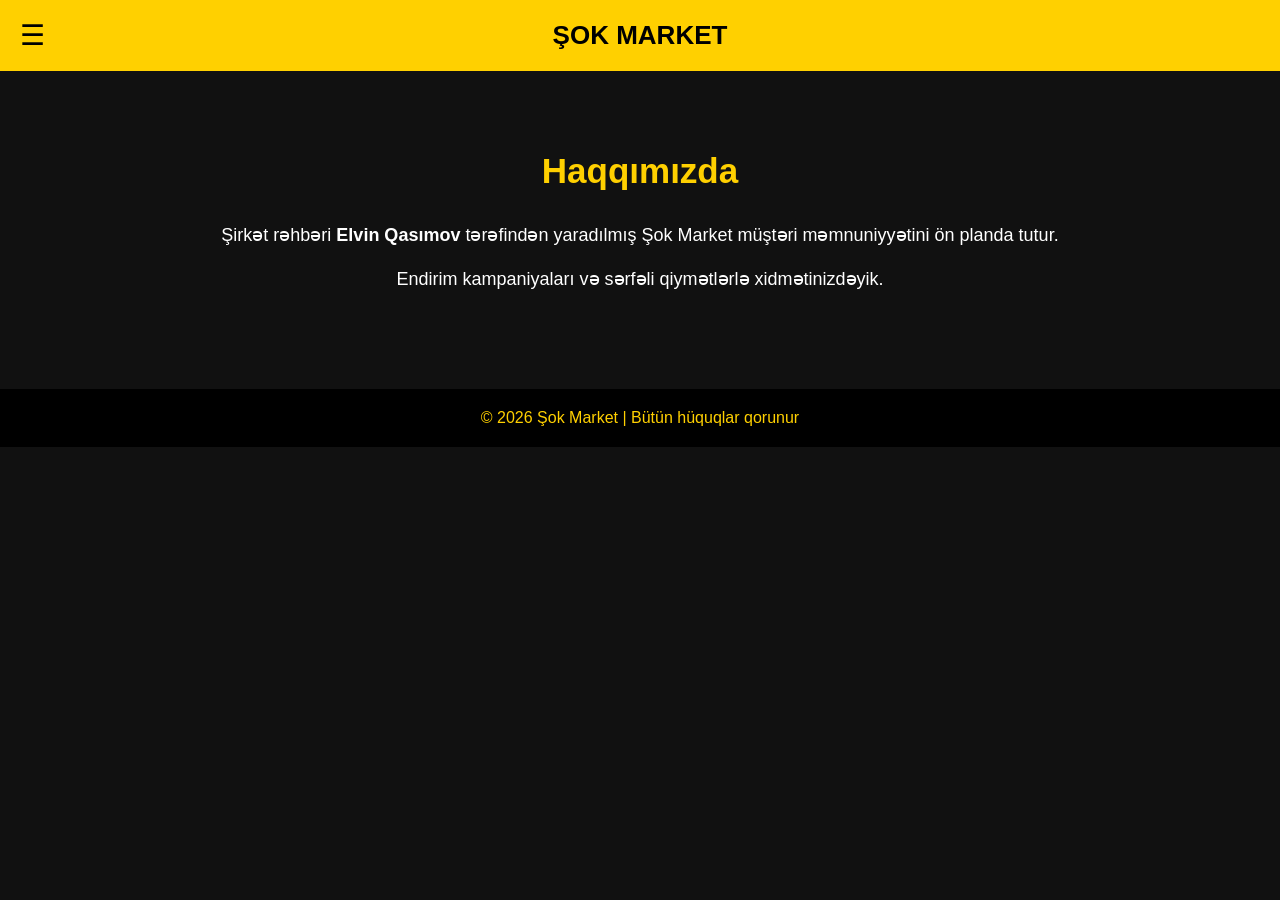
==== about.html @ 537ba239 "about.html" ====
<!DOCTYPE html>
<html lang="az">
<head>
<meta charset="UTF-8">
<meta name="viewport" content="width=device-width, initial-scale=1.0">
<title>Haqqımızda - Şok Market</title>

<style>
*{
  margin:0;
  padding:0;
  box-sizing:border-box;
  font-family:Arial,sans-serif;
}

body{
  background:#111;
  color:white;
  overflow-x:hidden;
}

/* HEADER */
header{
  background:#ffd000;
  padding:20px;
  display:flex;
  align-items:center;
  justify-content:center;
  position:relative;
}

.menu-btn{
  font-size:28px;
  cursor:pointer;
  color:black;
  position:absolute;
  left:20px;
}

.logo{
  font-size:26px;
  font-weight:bold;
  color:black;
}

/* SIDEBAR */
.sidebar{
  position:fixed;
  top:0;
  left:-260px;
  width:260px;
  height:100%;
  background:#1a1a1a;
  padding-top:80px;
  transition:0.4s;
  z-index:2000;
}

.sidebar.active{
  left:0;
}

.sidebar a{
  display:block;
  padding:18px 25px;
  color:#ffd000;
  text-decoration:none;
  font-size:18px;
}

.sidebar a:hover{
  background:#ffd000;
  color:black;
}

/* OVERLAY */
.overlay{
  position:fixed;
  top:0;
  left:0;
  width:100%;
  height:100%;
  background:rgba(0,0,0,0.6);
  display:none;
  z-index:1500;
}

.overlay.active{
  display:block;
}

/* ABOUT */
.about{
  padding:80px 5%;
  text-align:center;
}

.about h2{
  font-size:35px;
  margin-bottom:30px;
  color:#ffd000;
}

.about p{
  font-size:18px;
  line-height:1.6;
  margin-bottom:15px;
}

/* FOOTER */
footer{
  background:black;
  color:#ffd000;
  text-align:center;
  padding:20px;
}

/* MOBİL */
@media(max-width:768px){
  .about h2{font-size:28px;}
  .about p{font-size:16px;}
}
</style>
</head>
<body>

<!-- SIDEBAR -->
<div class="sidebar" id="sidebar">
  <a href="index.html">Ana səhifə</a>
  <a href="products.html">Endirimlər</a>
  <a href="stores.html">Mağazalar</a>
</div>

<div class="overlay" id="overlay"></div>

<header>
  <div class="menu-btn" id="menuBtn">☰</div>
  <div class="logo">ŞOK MARKET</div>
</header>

<section class="about">
  <h2>Haqqımızda</h2>
  <p>
    Şirkət rəhbəri <strong>Elvin Qasımov</strong> tərəfindən yaradılmış
    Şok Market müştəri məmnuniyyətini ön planda tutur.
  </p>
  <p>
    Endirim kampaniyaları və sərfəli qiymətlərlə xidmətinizdəyik.
  </p>
</section>

<footer>
  © 2026 Şok Market | Bütün hüquqlar qorunur
</footer>

<script>
const menuBtn = document.getElementById("menuBtn");
const sidebar = document.getElementById("sidebar");
const overlay = document.getElementById("overlay");

menuBtn.addEventListener("click", function(){
  sidebar.classList.toggle("active");
  overlay.classList.toggle("active");
});

overlay.addEventListener("click", function(){
  sidebar.classList.remove("active");
  overlay.classList.remove("active");
});
</script>

</body>
</html>
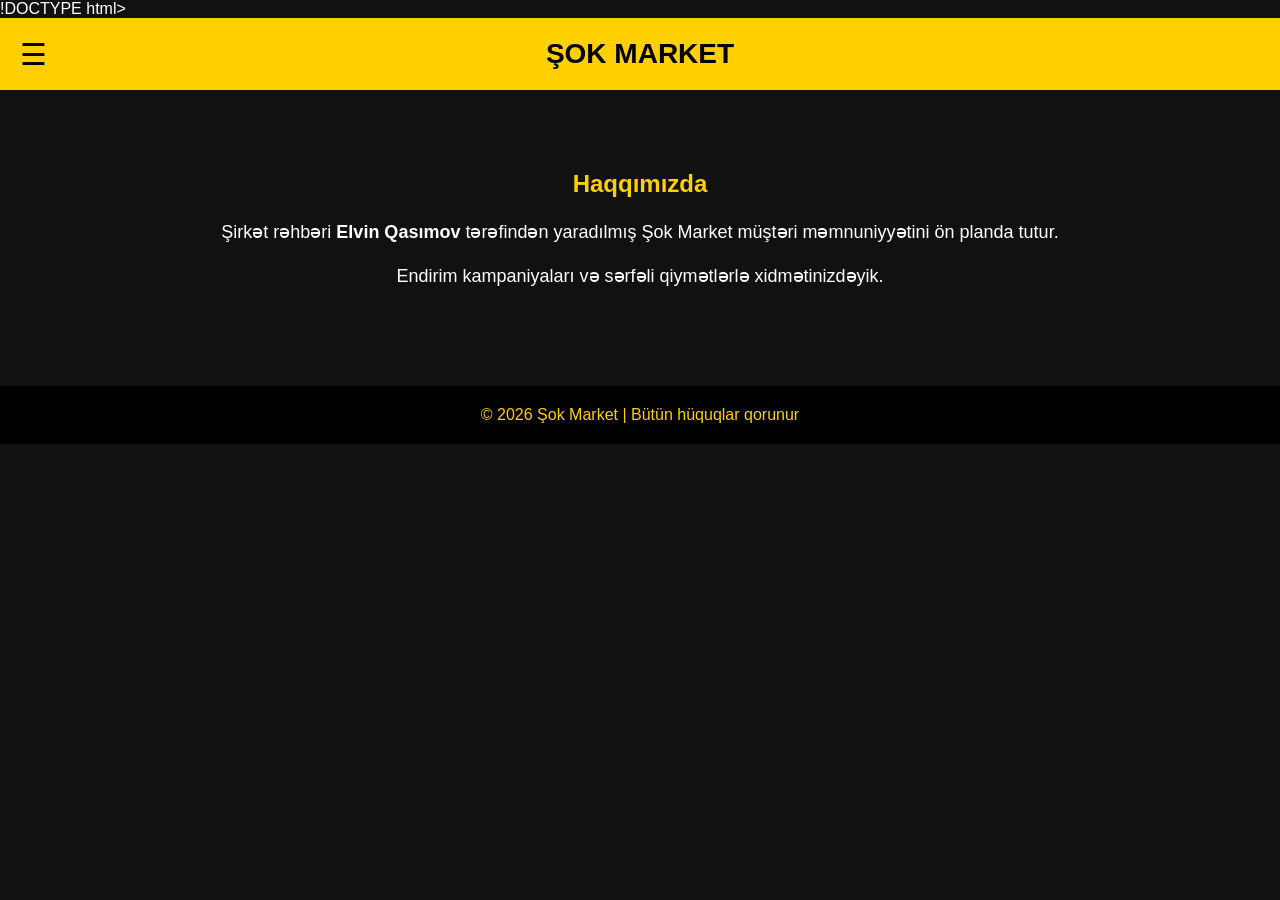
==== commit 327ddea1: "Dəyişikliklər: qəşəng dizayn, menu soldan açılır" ====
--- a/about.html
+++ b/about.html
@@ -1,136 +1,18 @@
-<!DOCTYPE html>
+!DOCTYPE html>
 <html lang="az">
 <head>
 <meta charset="UTF-8">
 <meta name="viewport" content="width=device-width, initial-scale=1.0">
-<title>Haqqımızda - Şok Market</title>
-
-<style>
-*{
-  margin:0;
-  padding:0;
-  box-sizing:border-box;
-  font-family:Arial,sans-serif;
-}
-
-body{
-  background:#111;
-  color:white;
-  overflow-x:hidden;
-}
-
-/* HEADER */
-header{
-  background:#ffd000;
-  padding:20px;
-  display:flex;
-  align-items:center;
-  justify-content:center;
-  position:relative;
-}
-
-.menu-btn{
-  font-size:28px;
-  cursor:pointer;
-  color:black;
-  position:absolute;
-  left:20px;
-}
-
-.logo{
-  font-size:26px;
-  font-weight:bold;
-  color:black;
-}
-
-/* SIDEBAR */
-.sidebar{
-  position:fixed;
-  top:0;
-  left:-260px;
-  width:260px;
-  height:100%;
-  background:#1a1a1a;
-  padding-top:80px;
-  transition:0.4s;
-  z-index:2000;
-}
-
-.sidebar.active{
-  left:0;
-}
-
-.sidebar a{
-  display:block;
-  padding:18px 25px;
-  color:#ffd000;
-  text-decoration:none;
-  font-size:18px;
-}
-
-.sidebar a:hover{
-  background:#ffd000;
-  color:black;
-}
-
-/* OVERLAY */
-.overlay{
-  position:fixed;
-  top:0;
-  left:0;
-  width:100%;
-  height:100%;
-  background:rgba(0,0,0,0.6);
-  display:none;
-  z-index:1500;
-}
-
-.overlay.active{
-  display:block;
-}
-
-/* ABOUT */
-.about{
-  padding:80px 5%;
-  text-align:center;
-}
-
-.about h2{
-  font-size:35px;
-  margin-bottom:30px;
-  color:#ffd000;
-}
-
-.about p{
-  font-size:18px;
-  line-height:1.6;
-  margin-bottom:15px;
-}
-
-/* FOOTER */
-footer{
-  background:black;
-  color:#ffd000;
-  text-align:center;
-  padding:20px;
-}
-
-/* MOBİL */
-@media(max-width:768px){
-  .about h2{font-size:28px;}
-  .about p{font-size:16px;}
-}
-</style>
+<title>Haqqımızda - ŞOK Market</title>
+<link rel="stylesheet" href="style.css">
 </head>
 <body>
 
-<!-- SIDEBAR -->
 <div class="sidebar" id="sidebar">
   <a href="index.html">Ana səhifə</a>
   <a href="products.html">Endirimlər</a>
   <a href="stores.html">Mağazalar</a>
 </div>
-
 <div class="overlay" id="overlay"></div>
 
 <header>
@@ -138,7 +20,7 @@
   <div class="logo">ŞOK MARKET</div>
 </header>
 
-<section class="about">
+<section>
   <h2>Haqqımızda</h2>
   <p>
     Şirkət rəhbəri <strong>Elvin Qasımov</strong> tərəfindən yaradılmış
@@ -158,12 +40,11 @@
 const sidebar = document.getElementById("sidebar");
 const overlay = document.getElementById("overlay");
 
-menuBtn.addEventListener("click", function(){
-  sidebar.classList.toggle("active");
-  overlay.classList.toggle("active");
+menuBtn.addEventListener("click", ()=>{
+  sidebar.classList.add("active");
+  overlay.classList.add("active");
 });
-
-overlay.addEventListener("click", function(){
+overlay.addEventListener("click", ()=>{
   sidebar.classList.remove("active");
   overlay.classList.remove("active");
 });
--- a/style.css
+++ b/style.css
@@ -0,0 +1,231 @@
+/* ====== RESET & FON ====== */
+*{
+    margin:0;
+    padding:0;
+    box-sizing:border-box;
+    font-family:Arial, sans-serif;
+}
+
+body{
+    background:#111;
+    color:white;
+    overflow-x:hidden;
+}
+
+/* ====== HEADER ====== */
+header{
+    display:flex;
+    justify-content:center; /* logo ortada */
+    align-items:center;
+    padding:20px 5%;
+    position:relative;
+    background:#ffd000;
+}
+
+.logo{
+    font-size:28px;
+    font-weight:bold;
+    color:black;
+}
+
+/* ====== MENU BUTTON ====== */
+.menu-btn{
+    position:absolute;
+    left:20px;
+    top:50%;
+    transform:translateY(-50%);
+    font-size:30px;
+    cursor:pointer;
+    color:black;
+}
+
+/* ====== SIDEBAR ====== */
+.sidebar{
+    position:fixed;
+    top:0;
+    left:0;
+    width:260px;
+    height:100%;
+    background:#1a1a1a;
+    padding-top:80px;
+    transform:translateX(-100%);
+    transition:0.4s ease;
+    z-index:2000;
+}
+
+.sidebar.active{
+    transform:translateX(0);
+}
+
+.sidebar a{
+    display:block;
+    padding:18px 25px;
+    color:#ffd000;
+    text-decoration:none;
+    font-size:18px;
+    transition:0.3s;
+}
+
+.sidebar a:hover{
+    background:#ffd000;
+    color:black;
+}
+
+/* ====== OVERLAY ====== */
+.overlay{
+    position:fixed;
+    top:0;
+    left:0;
+    width:100%;
+    height:100%;
+    background:rgba(0,0,0,0.6);
+    opacity:0;
+    visibility:hidden;
+    transition:0.3s;
+    z-index:1500;
+}
+
+.overlay.active{
+    opacity:1;
+    visibility:visible;
+}
+
+/* ====== HERO / ABOUT / PRODUCTS / STORES ====== */
+section{
+    padding:80px 5%;
+    text-align:center;
+}
+
+h1,h2{
+    color:#ffd000;
+    margin-bottom:20px;
+}
+
+p{
+    font-size:18px;
+    line-height:1.6;
+    margin-bottom:15px;
+}
+
+/* ====== HERO ====== */
+.hero{
+    height:90vh;
+    background:linear-gradient(rgba(0,0,0,0.6),rgba(0,0,0,0.6)),
+    url('https://images.unsplash.com/photo-1604719312566-8912e9227c6a');
+    background-size:cover;
+    background-position:center;
+    display:flex;
+    justify-content:center;
+    align-items:center;
+    text-align:center;
+    padding:20px;
+}
+
+.hero h1{
+    font-size:55px;
+    margin-bottom:20px;
+}
+
+.hero p{
+    font-size:22px;
+    margin-bottom:20px;
+}
+
+.hero button{
+    padding:15px 40px;
+    background:#f5ce24;
+    border:none;
+    color:black;
+    font-size:18px;
+    border-radius:8px;
+    cursor:pointer;
+    font-weight:bold;
+    transition:.3s;
+}
+
+.hero button:hover{
+    background:white;
+}
+
+/* ====== PRODUCTS ====== */
+.product-container{
+    display:grid;
+    grid-template-columns: repeat(auto-fit, minmax(180px, 1fr));
+    gap:20px;
+    max-width:1000px;
+    margin:0 auto;
+}
+
+.product-card{
+    background:#1e1e1e;
+    border-radius:15px;
+    padding:15px;
+    transition:0.3s;
+}
+
+.product-card img{
+    width:100%;
+    height:170px;
+    object-fit:cover;
+    border-radius:10px;
+}
+
+.product-card h3{
+    margin:12px 0 8px;
+    color:#ffd000;
+}
+
+.product-card p{
+    color:#ccc;
+}
+
+.product-card:hover{
+    transform:translateY(-6px);
+}
+
+/* ====== STORES ====== */
+.store-card{
+    display:inline-block;
+    width:280px;
+    background:#222;
+    margin:20px;
+    padding:20px;
+    border-radius:20px;
+    box-shadow:0 15px 30px rgba(0,0,0,0.5);
+    transition:0.4s;
+}
+
+.store-card:hover{
+    transform:translateY(-15px) scale(1.05);
+}
+
+.store-card img{
+    width:100%;
+    border-radius:15px;
+}
+
+.store-card h3{
+    color:#ffd000;
+    margin-top:15px;
+}
+
+/* ====== FOOTER ====== */
+footer{
+    background:black;
+    color:#ffd000;
+    text-align:center;
+    padding:20px;
+}
+
+/* ====== RESPONSIVE ====== */
+@media(max-width:768px){
+    h1,h2{font-size:28px;}
+    p{font-size:16px;}
+    .product-container{
+        grid-template-columns:1fr;
+    }
+    .store-card{
+        width:100%;
+        margin:10px 0;
+    }
+}
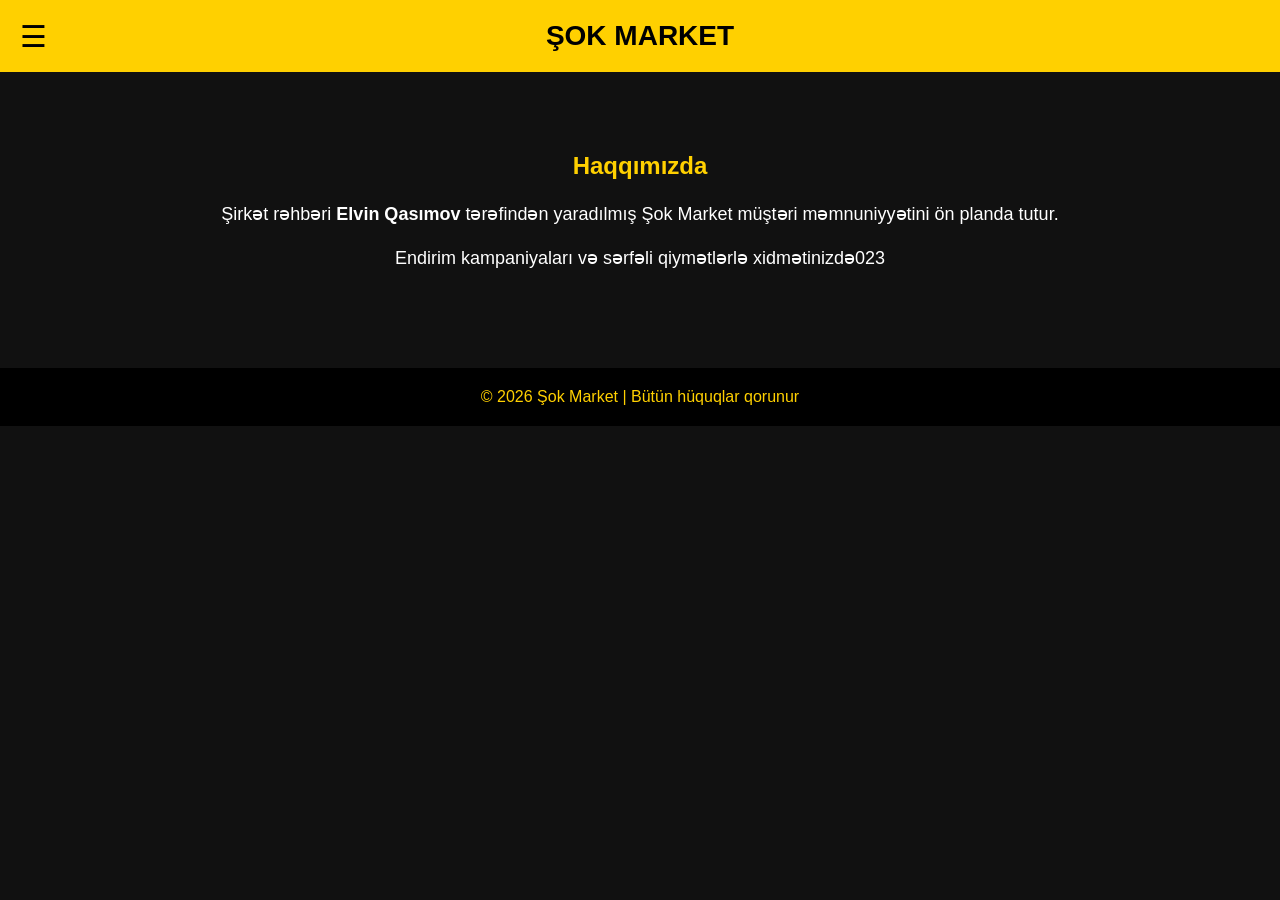
==== commit 4abd170f: "saytda düzelis etdim" ====
--- a/about.html
+++ b/about.html
@@ -1,4 +1,4 @@
-!DOCTYPE html>
+<!DOCTYPE html>
 <html lang="az">
 <head>
 <meta charset="UTF-8">
@@ -27,7 +27,7 @@
     Şok Market müştəri məmnuniyyətini ön planda tutur.
   </p>
   <p>
-    Endirim kampaniyaları və sərfəli qiymətlərlə xidmətinizdəyik.
+    Endirim kampaniyaları və sərfəli qiymətlərlə xidmətinizdə023
   </p>
 </section>
 
--- a/style.css
+++ b/style.css
@@ -228,4 +228,5 @@
         width:100%;
         margin:10px 0;
     }
-}+}
+<link rel="stylesheet" href="style.css?v=2">
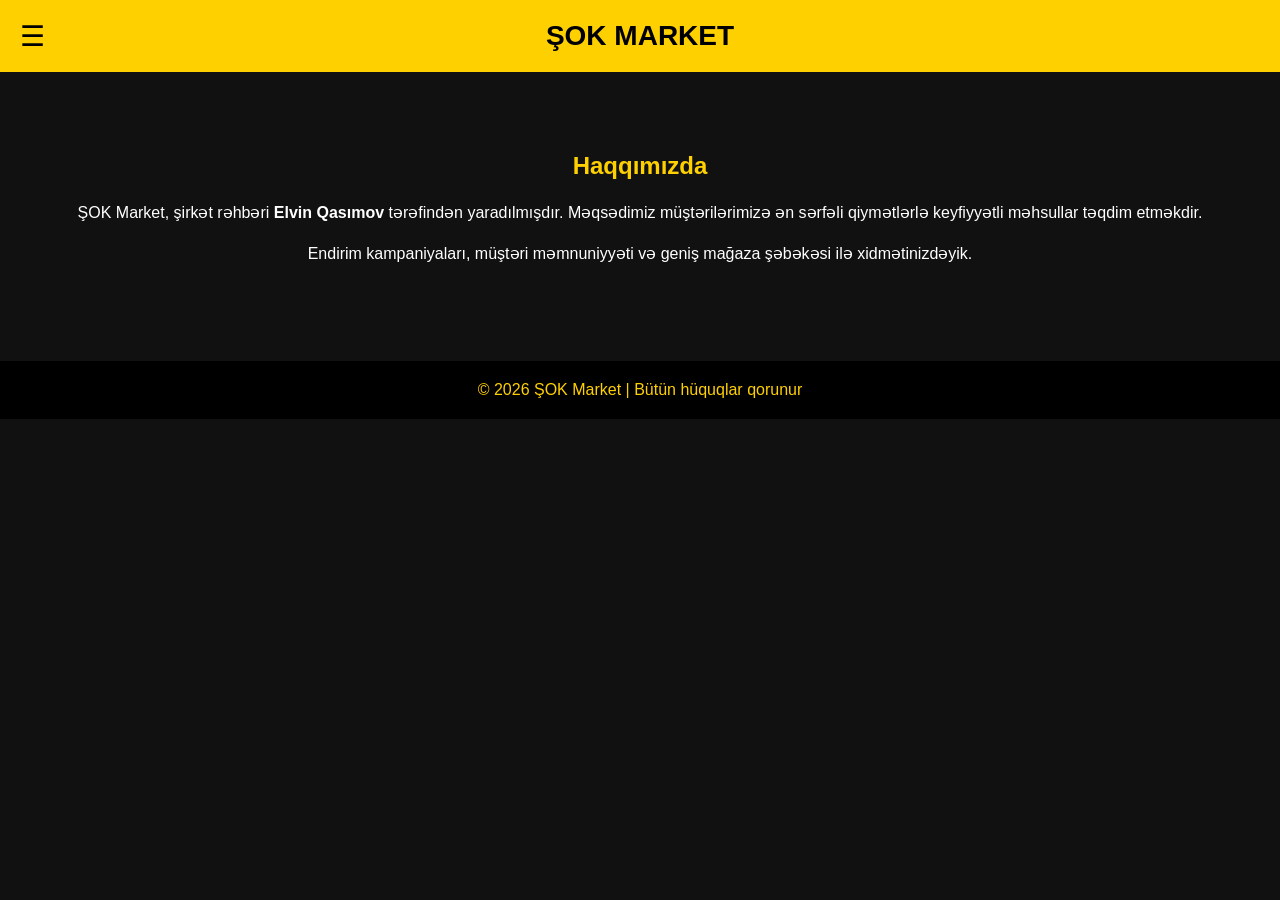
==== commit 521eb51f: "yenilendi" ====
--- a/about.html
+++ b/about.html
@@ -4,10 +4,124 @@
 <meta charset="UTF-8">
 <meta name="viewport" content="width=device-width, initial-scale=1.0">
 <title>Haqqımızda - ŞOK Market</title>
-<link rel="stylesheet" href="style.css">
+<style>
+/* ===== RESET ===== */
+*{
+    margin:0;
+    padding:0;
+    box-sizing:border-box;
+    font-family:Arial,sans-serif;
+}
+body{
+    background:#111;
+    color:white;
+    overflow-x:hidden;
+}
+
+/* ===== HEADER ===== */
+header{
+    display:flex;
+    justify-content:center;
+    align-items:center;
+    padding:20px 5%;
+    position:relative;
+    background:#ffd000;
+}
+.logo{
+    font-size:28px;
+    font-weight:bold;
+    color:black;
+}
+.menu-btn{
+    position:absolute;
+    left:20px;
+    top:50%;
+    transform:translateY(-50%);
+    font-size:28px;
+    cursor:pointer;
+    color:black;
+}
+
+/* ===== SIDEBAR ===== */
+.sidebar{
+    position:fixed;
+    top:0;
+    left:0;
+    width:260px;
+    height:100%;
+    background:#1a1a1a;
+    padding-top:80px;
+    transform:translateX(-100%);
+    transition:0.4s ease;
+    z-index:2000;
+}
+.sidebar.active{
+    transform:translateX(0);
+}
+.sidebar a{
+    display:block;
+    padding:18px 25px;
+    color:#ffd000;
+    text-decoration:none;
+    font-size:18px;
+    transition:0.3s;
+}
+.sidebar a:hover{
+    background:#ffd000;
+    color:black;
+}
+
+/* ===== OVERLAY ===== */
+.overlay{
+    position:fixed;
+    top:0;
+    left:0;
+    width:100%;
+    height:100%;
+    background:rgba(0,0,0,0.6);
+    opacity:0;
+    visibility:hidden;
+    transition:0.3s;
+    z-index:1500;
+}
+.overlay.active{
+    opacity:1;
+    visibility:visible;
+}
+
+/* ===== SECTION ===== */
+section{
+    padding:80px 5%;
+    text-align:center;
+}
+h1,h2{
+    color:#ffd000;
+    margin-bottom:20px;
+}
+p{
+    font-size:16px;
+    line-height:1.6;
+    margin-bottom:15px;
+}
+
+/* ===== FOOTER ===== */
+footer{
+    background:black;
+    color:#ffd000;
+    text-align:center;
+    padding:20px;
+}
+
+/* ===== RESPONSIVE ===== */
+@media(max-width:768px){
+    h1,h2{font-size:24px;}
+    p{font-size:14px;}
+}
+</style>
 </head>
 <body>
 
+<!-- SIDEBAR -->
 <div class="sidebar" id="sidebar">
   <a href="index.html">Ana səhifə</a>
   <a href="products.html">Endirimlər</a>
@@ -16,23 +130,23 @@
 <div class="overlay" id="overlay"></div>
 
 <header>
-  <div class="menu-btn" id="menuBtn">☰</div>
-  <div class="logo">ŞOK MARKET</div>
+    <div class="menu-btn" id="menuBtn">☰</div>
+    <div class="logo">ŞOK MARKET</div>
 </header>
 
 <section>
-  <h2>Haqqımızda</h2>
-  <p>
-    Şirkət rəhbəri <strong>Elvin Qasımov</strong> tərəfindən yaradılmış
-    Şok Market müştəri məmnuniyyətini ön planda tutur.
-  </p>
-  <p>
-    Endirim kampaniyaları və sərfəli qiymətlərlə xidmətinizdə023
-  </p>
+    <h2>Haqqımızda</h2>
+    <p>
+        ŞOK Market, şirkət rəhbəri <strong>Elvin Qasımov</strong> tərəfindən yaradılmışdır. 
+        Məqsədimiz müştərilərimizə ən sərfəli qiymətlərlə keyfiyyətli məhsullar təqdim etməkdir.
+    </p>
+    <p>
+        Endirim kampaniyaları, müştəri məmnuniyyəti və geniş mağaza şəbəkəsi ilə xidmətinizdəyik.
+    </p>
 </section>
 
 <footer>
-  © 2026 Şok Market | Bütün hüquqlar qorunur
+    © 2026 ŞOK Market | Bütün hüquqlar qorunur
 </footer>
 
 <script>
@@ -41,12 +155,12 @@
 const overlay = document.getElementById("overlay");
 
 menuBtn.addEventListener("click", ()=>{
-  sidebar.classList.add("active");
-  overlay.classList.add("active");
+    sidebar.classList.toggle("active");
+    overlay.classList.toggle("active");
 });
 overlay.addEventListener("click", ()=>{
-  sidebar.classList.remove("active");
-  overlay.classList.remove("active");
+    sidebar.classList.remove("active");
+    overlay.classList.remove("active");
 });
 </script>
 
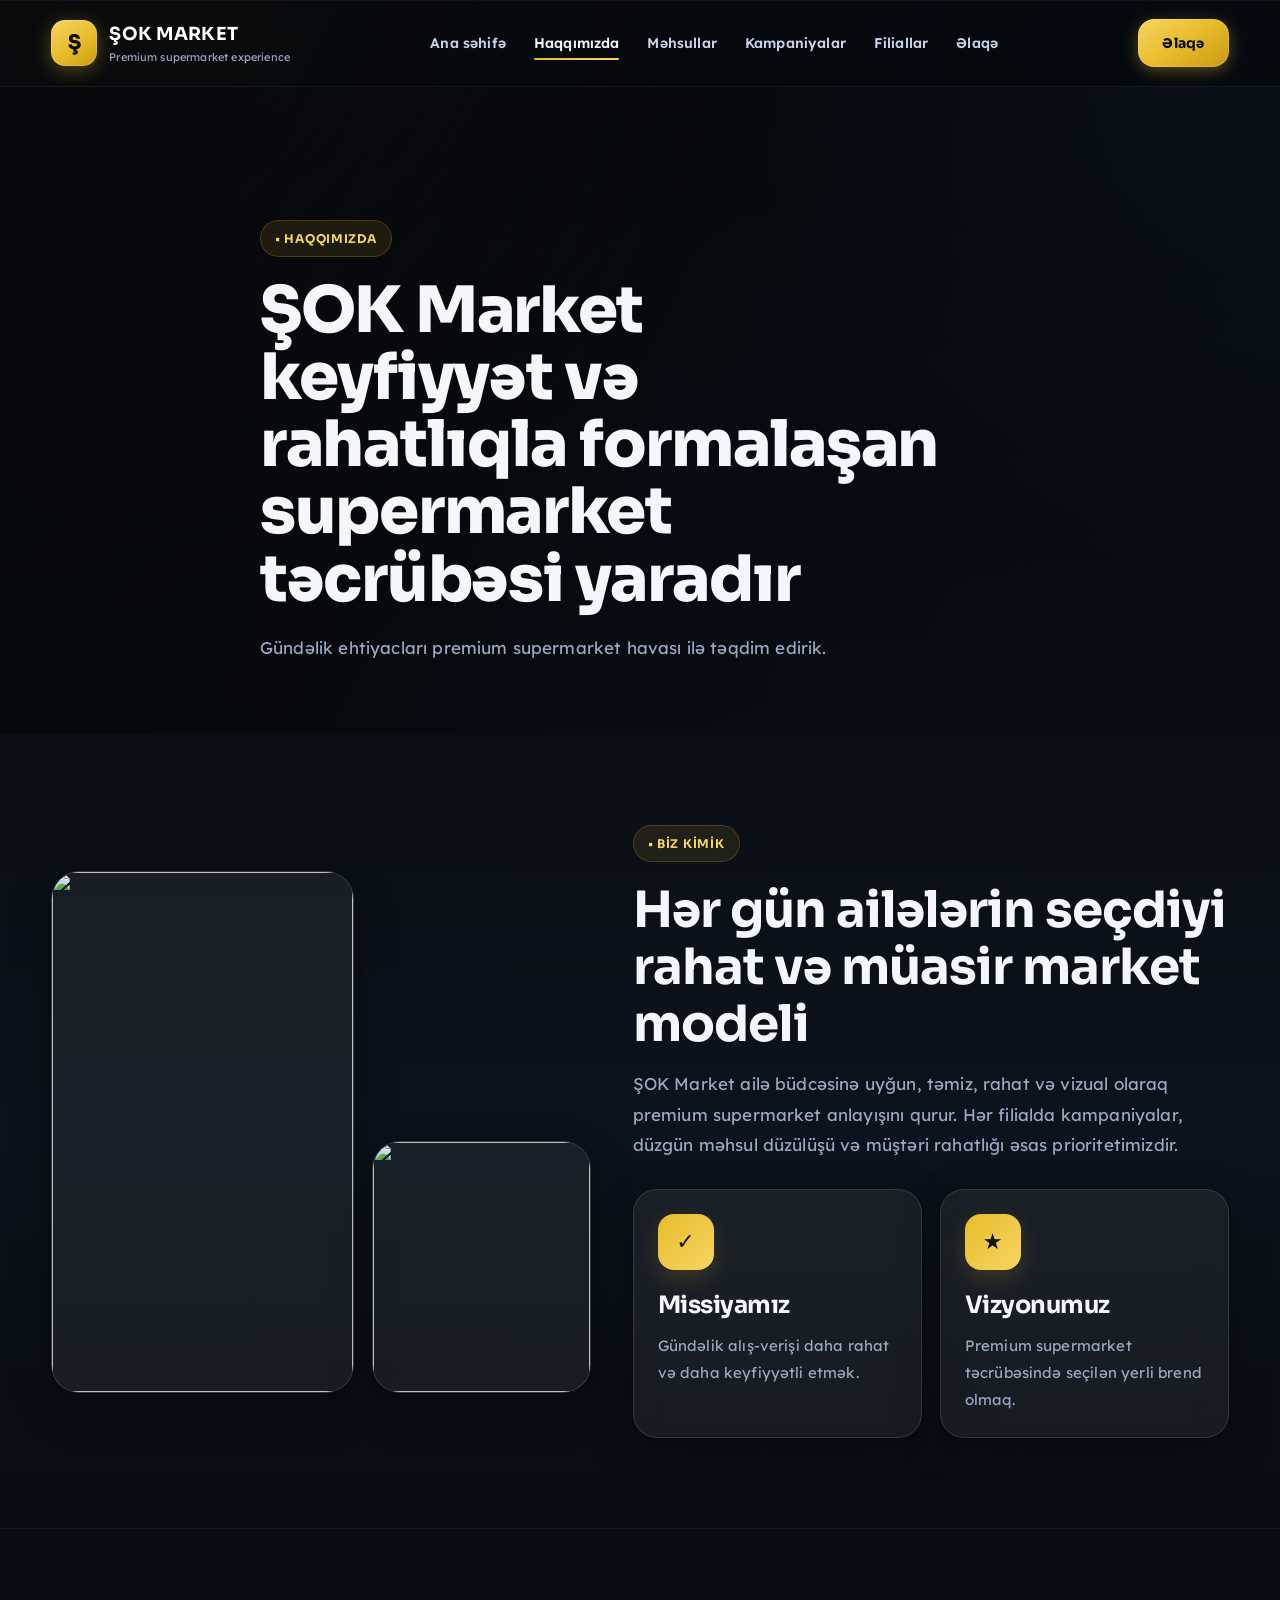
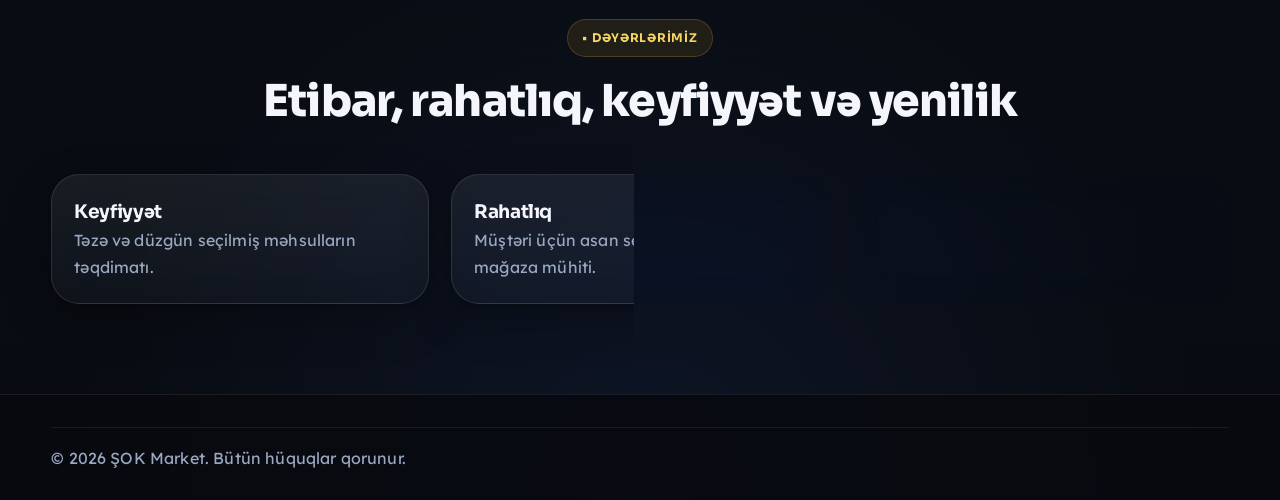
==== commit 764a3af9: "Add pages, nav/reveal JS, and shared style polish Co-authored-by: Cursor <cursoragent@cursor.com>" ====
--- a/about.html
+++ b/about.html
@@ -1,168 +1,118 @@
 <!DOCTYPE html>
 <html lang="az">
 <head>
-<meta charset="UTF-8">
-<meta name="viewport" content="width=device-width, initial-scale=1.0">
-<title>Haqqımızda - ŞOK Market</title>
-<style>
-/* ===== RESET ===== */
-*{
-    margin:0;
-    padding:0;
-    box-sizing:border-box;
-    font-family:Arial,sans-serif;
-}
-body{
-    background:#111;
-    color:white;
-    overflow-x:hidden;
-}
-
-/* ===== HEADER ===== */
-header{
-    display:flex;
-    justify-content:center;
-    align-items:center;
-    padding:20px 5%;
-    position:relative;
-    background:#ffd000;
-}
-.logo{
-    font-size:28px;
-    font-weight:bold;
-    color:black;
-}
-.menu-btn{
-    position:absolute;
-    left:20px;
-    top:50%;
-    transform:translateY(-50%);
-    font-size:28px;
-    cursor:pointer;
-    color:black;
-}
-
-/* ===== SIDEBAR ===== */
-.sidebar{
-    position:fixed;
-    top:0;
-    left:0;
-    width:260px;
-    height:100%;
-    background:#1a1a1a;
-    padding-top:80px;
-    transform:translateX(-100%);
-    transition:0.4s ease;
-    z-index:2000;
-}
-.sidebar.active{
-    transform:translateX(0);
-}
-.sidebar a{
-    display:block;
-    padding:18px 25px;
-    color:#ffd000;
-    text-decoration:none;
-    font-size:18px;
-    transition:0.3s;
-}
-.sidebar a:hover{
-    background:#ffd000;
-    color:black;
-}
-
-/* ===== OVERLAY ===== */
-.overlay{
-    position:fixed;
-    top:0;
-    left:0;
-    width:100%;
-    height:100%;
-    background:rgba(0,0,0,0.6);
-    opacity:0;
-    visibility:hidden;
-    transition:0.3s;
-    z-index:1500;
-}
-.overlay.active{
-    opacity:1;
-    visibility:visible;
-}
-
-/* ===== SECTION ===== */
-section{
-    padding:80px 5%;
-    text-align:center;
-}
-h1,h2{
-    color:#ffd000;
-    margin-bottom:20px;
-}
-p{
-    font-size:16px;
-    line-height:1.6;
-    margin-bottom:15px;
-}
-
-/* ===== FOOTER ===== */
-footer{
-    background:black;
-    color:#ffd000;
-    text-align:center;
-    padding:20px;
-}
-
-/* ===== RESPONSIVE ===== */
-@media(max-width:768px){
-    h1,h2{font-size:24px;}
-    p{font-size:14px;}
-}
-</style>
+  <meta charset="UTF-8" />
+  <meta name="viewport" content="width=device-width, initial-scale=1.0" />
+  <link rel="preconnect" href="https://fonts.googleapis.com" />
+  <link rel="preconnect" href="https://fonts.gstatic.com" crossorigin />
+  <link href="https://fonts.googleapis.com/css2?family=Lexend:wght@300;400;500;600;700&family=Sora:wght@600;700;800&display=swap" rel="stylesheet" />
+  <title>Haqqımızda | ŞOK Market</title>
+  <link rel="stylesheet" href="style.css" />
 </head>
 <body>
 
-<!-- SIDEBAR -->
-<div class="sidebar" id="sidebar">
-  <a href="index.html">Ana səhifə</a>
-  <a href="products.html">Endirimlər</a>
-  <a href="stores.html">Mağazalar</a>
-</div>
-<div class="overlay" id="overlay"></div>
+  <header class="site-header">
+    <div class="container nav-wrap">
+      <a href="index.html" class="brand">
+        <span class="brand-badge">Ş</span>
+        <div class="brand-text">
+          <strong>ŞOK MARKET</strong>
+          <small>Premium supermarket experience</small>
+        </div>
+      </a>
 
-<header>
-    <div class="menu-btn" id="menuBtn">☰</div>
-    <div class="logo">ŞOK MARKET</div>
-</header>
+      <nav class="nav" id="navMenu">
+        <a href="index.html">Ana səhifə</a>
+        <a href="about.html" class="active">Haqqımızda</a>
+        <a href="products.html">Məhsullar</a>
+        <a href="campaigns.html">Kampaniyalar</a>
+        <a href="stores.html">Filiallar</a>
+        <a href="contact.html">Əlaqə</a>
+      </nav>
 
-<section>
-    <h2>Haqqımızda</h2>
-    <p>
-        ŞOK Market, şirkət rəhbəri <strong>Elvin Qasımov</strong> tərəfindən yaradılmışdır. 
-        Məqsədimiz müştərilərimizə ən sərfəli qiymətlərlə keyfiyyətli məhsullar təqdim etməkdir.
-    </p>
-    <p>
-        Endirim kampaniyaları, müştəri məmnuniyyəti və geniş mağaza şəbəkəsi ilə xidmətinizdəyik.
-    </p>
-</section>
+      <div class="nav-actions">
+        <a href="contact.html" class="btn btn-primary">Əlaqə</a>
+        <button class="menu-toggle" id="menuToggle">☰</button>
+      </div>
+    </div>
+  </header>
 
-<footer>
-    © 2026 ŞOK Market | Bütün hüquqlar qorunur
-</footer>
+  <section class="page-hero">
+    <div class="page-hero-bg" style="background-image:url('https://images.unsplash.com/photo-1542838132-92c53300491e?auto=format&fit=crop&w=1800&q=80')"></div>
+    <div class="page-hero-overlay"></div>
+    <div class="container hero-content reveal">
+      <span class="section-chip">• Haqqımızda</span>
+      <h1>ŞOK Market keyfiyyət və rahatlıqla formalaşan supermarket təcrübəsi yaradır</h1>
+      <p>Gündəlik ehtiyacları premium supermarket havası ilə təqdim edirik.</p>
+    </div>
+  </section>
 
-<script>
-const menuBtn = document.getElementById("menuBtn");
-const sidebar = document.getElementById("sidebar");
-const overlay = document.getElementById("overlay");
+  <section class="section about-section">
+    <div class="container two-col">
+      <div class="image-stack reveal">
+        <div class="glass-image big">
+          <img src="https://images.unsplash.com/photo-1607623814075-e51df1bdc82f?auto=format&fit=crop&w=1000&q=80" alt="">
+        </div>
+        <div class="glass-image small">
+          <img src="https://images.unsplash.com/photo-1516594798947-e65505dbb29d?auto=format&fit=crop&w=900&q=80" alt="">
+        </div>
+      </div>
 
-menuBtn.addEventListener("click", ()=>{
-    sidebar.classList.toggle("active");
-    overlay.classList.toggle("active");
-});
-overlay.addEventListener("click", ()=>{
-    sidebar.classList.remove("active");
-    overlay.classList.remove("active");
-});
-</script>
+      <div class="content-side reveal delay-1">
+        <span class="section-chip">• Biz kimik</span>
+        <h2>Hər gün ailələrin seçdiyi rahat və müasir market modeli</h2>
+        <p>
+          ŞOK Market ailə büdcəsinə uyğun, təmiz, rahat və vizual olaraq premium
+          supermarket anlayışını qurur. Hər filialda kampaniyalar, düzgün məhsul
+          düzülüşü və müştəri rahatlığı əsas prioritetimizdir.
+        </p>
 
+        <div class="glass-info-grid">
+          <div class="glass-info-card">
+            <div class="icon-box">✓</div>
+            <h4>Missiyamız</h4>
+            <p>Gündəlik alış-verişi daha rahat və daha keyfiyyətli etmək.</p>
+          </div>
+          <div class="glass-info-card">
+            <div class="icon-box">★</div>
+            <h4>Vizyonumuz</h4>
+            <p>Premium supermarket təcrübəsində seçilən yerli brend olmaq.</p>
+          </div>
+        </div>
+      </div>
+    </div>
+  </section>
+
+  <section class="section">
+    <div class="container">
+      <div class="section-head reveal">
+        <span class="section-chip">• Dəyərlərimiz</span>
+        <h2>Etibar, rahatlıq, keyfiyyət və yenilik</h2>
+      </div>
+
+      <div class="store-grid">
+        <div class="store-card reveal">
+          <h3>Keyfiyyət</h3>
+          <p>Təzə və düzgün seçilmiş məhsulların təqdimatı.</p>
+        </div>
+        <div class="store-card reveal delay-1">
+          <h3>Rahatlıq</h3>
+          <p>Müştəri üçün asan seçim və rahat mağaza mühiti.</p>
+        </div>
+        <div class="store-card reveal delay-2">
+          <h3>İnnovasiya</h3>
+          <p>Modern dizayn, kampaniya və təqdimat sistemi.</p>
+        </div>
+      </div>
+    </div>
+  </section>
+
+  <footer class="site-footer">
+    <div class="container footer-bottom">
+      <p>© 2026 ŞOK Market. Bütün hüquqlar qorunur.</p>
+    </div>
+  </footer>
+
+  <script src="script.js"></script>
 </body>
 </html>
--- a/style.css
+++ b/style.css
@@ -0,0 +1,1342 @@
+*{
+  margin:0;
+  padding:0;
+  box-sizing:border-box;
+}
+
+:root{
+  --bg:#070a10;
+  --bg-soft:#0c1018;
+  --bg-elevated:rgba(255,255,255,0.055);
+  --card:rgba(255,255,255,0.07);
+  --card-border:rgba(255,255,255,0.11);
+  --text:#f4f6fb;
+  --muted:#9aa8c2;
+  --yellow:#e8bc2a;
+  --yellow-soft:#f5d563;
+  --cyan:#38bdf8;
+  --dark:#111827;
+  --shadow:0 2px 8px rgba(0,0,0,0.28), 0 16px 48px rgba(0,0,0,0.2);
+  --shadow-hover:0 6px 20px rgba(0,0,0,0.32), 0 22px 56px rgba(232,188,42,0.07);
+  --ease:cubic-bezier(0.25,0.1,0.25,1);
+  --radius-sm:16px;
+  --radius-md:22px;
+  --radius-lg:28px;
+  --font-sans:"Lexend",system-ui,sans-serif;
+  --font-display:"Sora",var(--font-sans);
+}
+
+html{
+  scroll-behavior:smooth;
+}
+
+::selection{
+  background:rgba(232,188,42,0.28);
+  color:var(--text);
+}
+
+body{
+  font-family:var(--font-sans);
+  font-weight:400;
+  font-size:16px;
+  line-height:1.6;
+  letter-spacing:0.01em;
+  -webkit-font-smoothing:antialiased;
+  text-rendering:optimizeLegibility;
+  background:
+    radial-gradient(ellipse 120% 80% at 0% -10%, rgba(232,188,42,0.09), transparent 52%),
+    radial-gradient(ellipse 90% 60% at 100% 0%, rgba(56,189,248,0.06), transparent 48%),
+    radial-gradient(ellipse 80% 50% at 50% 100%, rgba(15,23,42,0.85), transparent 55%),
+    linear-gradient(180deg,var(--bg) 0%,#0a0e16 38%,#080b11 100%);
+  color:var(--text);
+  overflow-x:hidden;
+}
+
+h1,h2,h3,h4,h5,h6,
+.brand-text strong,
+.section-head h2,
+.btn,
+.section-chip,
+.marquee-track,
+.tag,
+.campaign-badge{
+  font-family:var(--font-display);
+  letter-spacing:-0.02em;
+}
+
+img{
+  width:100%;
+  display:block;
+}
+
+a{
+  color:inherit;
+  text-decoration:none;
+}
+
+.container{
+  width:min(1200px,92%);
+  margin:0 auto;
+}
+
+.section{
+  padding:90px 0;
+}
+
+.section + .section{
+  border-top:1px solid rgba(255,255,255,0.038);
+}
+
+.about-section{
+  background:linear-gradient(180deg, transparent, rgba(56,189,248,0.03) 50%, transparent);
+}
+
+.section-chip{
+  display:inline-flex;
+  align-items:center;
+  gap:8px;
+  padding:8px 14px;
+  border-radius:999px;
+  background:rgba(232,188,42,0.1);
+  border:1px solid rgba(232,188,42,0.22);
+  backdrop-filter:blur(12px);
+  color:var(--yellow-soft);
+  font-size:12px;
+  font-weight:700;
+  letter-spacing:0.06em;
+  text-transform:uppercase;
+  margin-bottom:20px;
+}
+
+.site-header{
+  position:sticky;
+  top:0;
+  z-index:999;
+  background:rgba(6,8,12,0.78);
+  backdrop-filter:saturate(140%) blur(16px);
+  border-bottom:1px solid rgba(255,255,255,0.06);
+  box-shadow:0 1px 0 rgba(255,255,255,0.04) inset;
+}
+
+.nav-wrap{
+  min-height:86px;
+  display:flex;
+  align-items:center;
+  justify-content:space-between;
+  gap:20px;
+}
+
+.brand{
+  display:flex;
+  align-items:center;
+  gap:12px;
+}
+
+.brand-badge{
+  width:46px;
+  height:46px;
+  border-radius:14px;
+  display:flex;
+  align-items:center;
+  justify-content:center;
+  background:linear-gradient(145deg,var(--yellow-soft),var(--yellow) 55%,#c99a12);
+  color:#0a0a0a;
+  font-size:20px;
+  font-weight:800;
+  font-family:var(--font-display);
+  box-shadow:0 4px 20px rgba(232,188,42,0.35), 0 0 0 1px rgba(255,255,255,0.15) inset;
+}
+
+.brand-text{
+  display:flex;
+  flex-direction:column;
+}
+
+.brand-text strong{
+  font-size:18px;
+  color:#fff;
+  letter-spacing:0.3px;
+}
+
+.brand-text small{
+  color:var(--muted);
+  font-size:11px;
+}
+
+.nav{
+  display:flex;
+  align-items:center;
+  gap:28px;
+}
+
+.nav a{
+  font-size:14px;
+  font-weight:600;
+  color:#c8d2e6;
+  transition:color .2s var(--ease), opacity .2s var(--ease);
+  position:relative;
+}
+
+.nav a::after{
+  content:"";
+  position:absolute;
+  left:0;
+  bottom:-6px;
+  width:0;
+  height:2px;
+  border-radius:2px;
+  background:linear-gradient(90deg,var(--yellow),var(--yellow-soft));
+  transition:width .25s ease;
+}
+
+.nav a:hover,
+.nav a.active{
+  color:var(--text);
+}
+
+.nav a:hover::after,
+.nav a.active::after{
+  width:100%;
+}
+
+.nav-actions{
+  display:flex;
+  align-items:center;
+  gap:12px;
+}
+
+.btn{
+  min-height:48px;
+  padding:0 24px;
+  border:none;
+  border-radius:var(--radius-sm);
+  display:inline-flex;
+  align-items:center;
+  justify-content:center;
+  cursor:pointer;
+  font-size:14px;
+  font-weight:700;
+  letter-spacing:0.02em;
+  transition:transform .22s var(--ease), box-shadow .22s var(--ease), background .22s var(--ease), border-color .22s var(--ease);
+}
+
+.btn:focus-visible{
+  outline:2px solid var(--yellow-soft);
+  outline-offset:3px;
+}
+
+.btn-primary{
+  background:linear-gradient(145deg,var(--yellow-soft),var(--yellow) 50%,#c99a12);
+  color:#0c0c0c;
+  box-shadow:0 4px 16px rgba(232,188,42,0.35), 0 0 0 1px rgba(255,255,255,0.12) inset;
+}
+
+.btn-primary:hover{
+  transform:translateY(-2px);
+  box-shadow:var(--shadow-hover);
+}
+
+.btn-secondary{
+  background:rgba(255,255,255,0.04);
+  color:var(--text);
+  border:1px solid rgba(255,255,255,0.14);
+  backdrop-filter:blur(12px);
+}
+
+.btn-secondary:hover{
+  background:rgba(255,255,255,0.09);
+  border-color:rgba(255,255,255,0.22);
+}
+
+.menu-toggle{
+  display:none;
+  width:50px;
+  height:50px;
+  border:none;
+  border-radius:var(--radius-sm);
+  background:linear-gradient(145deg,var(--yellow-soft),var(--yellow));
+  color:#0c0c0c;
+  font-size:22px;
+  font-weight:800;
+  cursor:pointer;
+  box-shadow:0 4px 14px rgba(232,188,42,0.35);
+}
+
+.page-hero{
+  position:relative;
+  min-height:72vh;
+  display:flex;
+  align-items:center;
+  overflow:hidden;
+}
+
+.page-hero-bg{
+  position:absolute;
+  inset:0;
+  background-size:cover;
+  background-position:center;
+}
+
+.page-hero-overlay{
+  position:absolute;
+  inset:0;
+  background:linear-gradient(115deg, rgba(5,7,11,0.92) 0%, rgba(5,7,11,0.72) 38%, rgba(5,7,11,0.35) 62%, rgba(5,7,11,0.2) 100%);
+}
+
+.page-hero .hero-content{
+  position:relative;
+  z-index:2;
+  max-width:760px;
+  padding:120px 0 60px;
+}
+
+.page-hero h1{
+  font-size:clamp(2.25rem,5vw,4rem);
+  line-height:1.05;
+  margin-bottom:20px;
+  font-weight:800;
+  text-wrap:balance;
+}
+
+.page-hero p{
+  color:var(--muted);
+  font-size:17px;
+  line-height:1.75;
+  max-width:700px;
+}
+
+.hero-home{
+  min-height:100vh;
+}
+
+.hero-home .hero-content{
+  display:grid;
+  grid-template-columns:1.05fr 0.95fr;
+  gap:40px;
+  align-items:center;
+  max-width:none;
+}
+
+.hero-left h1{
+  font-size:clamp(2.5rem,5.5vw,4.25rem);
+  line-height:1.05;
+  margin-bottom:20px;
+  font-weight:800;
+  text-wrap:balance;
+}
+
+.hero-left p{
+  color:var(--muted);
+  font-size:17px;
+  line-height:1.75;
+  max-width:720px;
+}
+
+.hero-buttons{
+  display:flex;
+  flex-wrap:wrap;
+  gap:14px;
+  margin-top:28px;
+}
+
+.hero-stats{
+  display:flex;
+  flex-wrap:wrap;
+  gap:16px;
+  margin-top:30px;
+}
+
+.glass-mini{
+  min-width:130px;
+  padding:16px 18px;
+  border-radius:var(--radius-md);
+  background:var(--bg-elevated);
+  border:1px solid var(--card-border);
+  backdrop-filter:saturate(130%) blur(20px);
+  box-shadow:var(--shadow);
+}
+
+.glass-mini strong{
+  display:block;
+  font-size:24px;
+}
+
+.glass-mini span{
+  color:var(--muted);
+  font-size:14px;
+}
+
+.glass-panel{
+  border-radius:var(--radius-lg);
+  overflow:hidden;
+  background:linear-gradient(165deg, rgba(255,255,255,0.09) 0%, rgba(255,255,255,0.04) 100%);
+  border:1px solid var(--card-border);
+  backdrop-filter:saturate(140%) blur(20px);
+  box-shadow:var(--shadow);
+}
+
+.glass-top{
+  display:flex;
+  gap:8px;
+  padding:18px 18px 8px;
+}
+
+.glass-dot{
+  width:10px;
+  height:10px;
+  border-radius:50%;
+  background:rgba(255,255,255,0.35);
+}
+
+.hero-card-image{
+  padding:0 14px;
+}
+
+.hero-card-image img{
+  height:320px;
+  object-fit:cover;
+  border-radius:var(--radius-md);
+  box-shadow:0 12px 40px rgba(0,0,0,0.35);
+}
+
+.hero-card-content{
+  padding:22px;
+}
+
+.tag{
+  display:inline-block;
+  padding:8px 14px;
+  border-radius:999px;
+  background:rgba(232,188,42,0.16);
+  color:var(--yellow);
+  font-size:12px;
+  font-weight:700;
+  margin-bottom:12px;
+}
+
+.hero-card-content h3{
+  font-size:28px;
+  margin-bottom:10px;
+}
+
+.hero-card-content p{
+  color:var(--muted);
+  line-height:1.7;
+}
+
+.section-head{
+  text-align:center;
+  margin-bottom:48px;
+}
+
+.section-head h2{
+  font-size:clamp(1.75rem,4vw,2.75rem);
+  line-height:1.12;
+  margin-bottom:16px;
+  font-weight:800;
+  text-wrap:balance;
+}
+
+.section-head p{
+  color:var(--muted);
+  max-width:780px;
+  margin:0 auto;
+  line-height:1.8;
+}
+
+.info-strip{
+  margin-top:-34px;
+  position:relative;
+  z-index:5;
+}
+
+.info-strip-grid{
+  display:grid;
+  grid-template-columns:repeat(4,1fr);
+  gap:18px;
+}
+
+.strip-card{
+  padding:22px;
+  border-radius:var(--radius-md);
+  background:var(--bg-elevated);
+  border:1px solid var(--card-border);
+  backdrop-filter:saturate(130%) blur(18px);
+  text-align:center;
+  box-shadow:var(--shadow);
+  transition:transform .28s var(--ease), border-color .28s var(--ease);
+}
+
+.strip-card:hover{
+  transform:translateY(-2px);
+  border-color:rgba(232,188,42,0.22);
+}
+
+.strip-card span{
+  color:var(--yellow);
+  font-size:20px;
+  display:block;
+  margin-bottom:8px;
+}
+
+.strip-card p{
+  font-weight:600;
+}
+
+.two-col{
+  display:grid;
+  grid-template-columns:0.95fr 1.05fr;
+  gap:42px;
+  align-items:center;
+}
+
+.image-stack{
+  display:grid;
+  grid-template-columns:1fr 0.72fr;
+  gap:18px;
+  align-items:end;
+}
+
+.glass-image{
+  border-radius:28px;
+  overflow:hidden;
+  background:rgba(255,255,255,0.06);
+  border:1px solid rgba(255,255,255,0.12);
+  box-shadow:var(--shadow);
+}
+
+.glass-image.big img{
+  height:520px;
+  object-fit:cover;
+}
+
+.glass-image.small img{
+  height:250px;
+  object-fit:cover;
+}
+
+.content-side h2{
+  font-size:50px;
+  line-height:1.14;
+  margin-bottom:16px;
+}
+
+.content-side p{
+  color:var(--muted);
+  line-height:1.8;
+  font-size:17px;
+}
+
+.glass-info-grid{
+  display:grid;
+  grid-template-columns:1fr 1fr;
+  gap:18px;
+  margin-top:28px;
+}
+
+.glass-info-card{
+  padding:24px;
+  border-radius:24px;
+  background:rgba(255,255,255,0.06);
+  border:1px solid rgba(255,255,255,0.12);
+  backdrop-filter:blur(14px);
+  box-shadow:var(--shadow);
+}
+
+.icon-box{
+  width:56px;
+  height:56px;
+  border-radius:16px;
+  background:linear-gradient(135deg,var(--yellow),var(--yellow-soft));
+  color:#111;
+  display:flex;
+  align-items:center;
+  justify-content:center;
+  font-size:22px;
+  font-weight:800;
+  box-shadow:0 8px 24px rgba(232,188,42,0.18);
+}
+
+.glass-info-card h4{
+  margin:16px 0 8px;
+  font-size:24px;
+}
+
+.glass-info-card p{
+  font-size:15px;
+  color:var(--muted);
+}
+
+.service-grid,
+.product-grid,
+.store-grid{
+  display:grid;
+  grid-template-columns:repeat(3,1fr);
+  gap:22px;
+}
+
+.service-card,
+.product-card,
+.store-card{
+  padding:22px;
+  border-radius:var(--radius-lg);
+  background:linear-gradient(180deg, rgba(255,255,255,0.07) 0%, rgba(255,255,255,0.035) 100%);
+  border:1px solid var(--card-border);
+  backdrop-filter:saturate(130%) blur(16px);
+  box-shadow:var(--shadow);
+  transition:transform .3s var(--ease), border-color .3s var(--ease), box-shadow .3s var(--ease);
+}
+
+.service-card:hover,
+.product-card:hover,
+.store-card:hover{
+  transform:translateY(-5px);
+  border-color:rgba(255,255,255,0.16);
+  box-shadow:var(--shadow-hover);
+}
+
+.service-card img,
+.product-card img{
+  height:220px;
+  object-fit:cover;
+  border-radius:18px;
+  margin-bottom:18px;
+  box-shadow:0 8px 28px rgba(0,0,0,0.28);
+}
+
+.service-top,
+.product-top{
+  display:flex;
+  justify-content:space-between;
+  align-items:center;
+  gap:14px;
+  margin-bottom:10px;
+}
+
+.service-top h3,
+.product-top h3{
+  font-size:26px;
+}
+
+.service-top span,
+.product-top span{
+  color:var(--yellow);
+  font-weight:800;
+  font-size:16px;
+}
+
+.service-card p,
+.product-card p,
+.store-card p{
+  color:var(--muted);
+  line-height:1.7;
+}
+
+.product-price{
+  display:inline-block;
+  margin-top:14px;
+  padding:10px 14px;
+  border-radius:14px;
+  background:rgba(232,188,42,0.16);
+  color:var(--yellow);
+  font-weight:700;
+}
+
+.campaign-grid{
+  display:grid;
+  grid-template-columns:repeat(3,1fr);
+  gap:22px;
+}
+
+.campaign-card{
+  position:relative;
+  min-height:460px;
+  border-radius:30px;
+  overflow:hidden;
+  box-shadow:var(--shadow);
+}
+
+.campaign-card img{
+  width:100%;
+  height:100%;
+  object-fit:cover;
+}
+
+.campaign-overlay{
+  position:absolute;
+  inset:0;
+  background:linear-gradient(to top, rgba(8,10,15,0.9) 0%, rgba(8,10,15,0.22) 52%, rgba(8,10,15,0.08) 100%);
+}
+
+.campaign-content{
+  position:absolute;
+  left:0;
+  right:0;
+  bottom:0;
+  padding:28px;
+}
+
+.campaign-badge{
+  display:inline-block;
+  margin-bottom:14px;
+  padding:8px 14px;
+  border-radius:999px;
+  background:rgba(232,188,42,0.16);
+  border:1px solid rgba(232,188,42,0.30);
+  color:var(--yellow);
+  font-size:12px;
+  font-weight:700;
+}
+
+.campaign-badge.alt{
+  background:rgba(56,189,248,0.14);
+  border-color:rgba(56,189,248,0.28);
+  color:#7dd3fc;
+}
+
+.campaign-content h3{
+  font-size:34px;
+  line-height:1.15;
+  margin-bottom:8px;
+}
+
+.campaign-content p{
+  color:#dde4f1;
+}
+
+.marquee-section{
+  overflow:hidden;
+  padding:20px 0;
+  background:linear-gradient(105deg,#c99a12 0%,var(--yellow) 42%,var(--yellow-soft) 100%);
+  box-shadow:0 -1px 0 rgba(255,255,255,0.12) inset, 0 20px 48px rgba(232,188,42,0.15);
+}
+
+.marquee-track{
+  display:flex;
+  gap:28px;
+  width:max-content;
+  white-space:nowrap;
+  color:#111;
+  font-size:24px;
+  font-weight:800;
+  animation:marquee 18s linear infinite;
+}
+
+.contact-grid{
+  display:grid;
+  grid-template-columns:0.95fr 1.05fr;
+  gap:40px;
+  align-items:start;
+}
+
+.contact-left h2{
+  font-size:48px;
+  line-height:1.14;
+  margin-bottom:16px;
+}
+
+.contact-left p{
+  color:var(--muted);
+  line-height:1.8;
+}
+
+.contact-info-list{
+  display:grid;
+  gap:18px;
+  margin-top:28px;
+}
+
+.contact-info-item{
+  display:flex;
+  gap:16px;
+  align-items:center;
+  padding:18px;
+  border-radius:20px;
+  background:rgba(255,255,255,0.05);
+  border:1px solid rgba(255,255,255,0.12);
+}
+
+.contact-info-item strong{
+  display:block;
+  margin-bottom:4px;
+}
+
+.contact-info-item p{
+  margin:0;
+  color:var(--muted);
+}
+
+.glass-form{
+  padding:30px;
+  border-radius:28px;
+  background:rgba(255,255,255,0.06);
+  border:1px solid rgba(255,255,255,0.12);
+  backdrop-filter:blur(18px);
+  box-shadow:var(--shadow);
+}
+
+.glass-form h3{
+  font-size:38px;
+  margin-bottom:22px;
+}
+
+.form-row{
+  display:grid;
+  grid-template-columns:1fr 1fr;
+  gap:16px;
+  margin-bottom:16px;
+}
+
+.glass-form input,
+.glass-form textarea{
+  width:100%;
+  border:1px solid rgba(255,255,255,0.12);
+  background:rgba(255,255,255,0.06);
+  color:#fff;
+  border-radius:18px;
+  padding:16px 18px;
+  outline:none;
+  transition:border-color .2s var(--ease), box-shadow .2s var(--ease);
+}
+
+.glass-form input::placeholder,
+.glass-form textarea::placeholder{
+  color:#b7c1d6;
+}
+
+.glass-form textarea{
+  min-height:160px;
+  resize:vertical;
+  margin-bottom:16px;
+}
+
+.glass-form input:focus,
+.glass-form textarea:focus{
+  border-color:rgba(232,188,42,0.4);
+  box-shadow:0 0 0 3px rgba(232,188,42,0.12);
+}
+
+.full-width{
+  width:100%;
+}
+
+.site-footer{
+  padding-top:32px;
+  background:rgba(8,10,15,0.88);
+  border-top:1px solid rgba(255,255,255,0.08);
+}
+
+.footer-grid{
+  display:grid;
+  grid-template-columns:1.2fr 1fr 1fr 1.2fr;
+  gap:28px;
+  padding:34px 0;
+}
+
+.footer-brand{
+  margin-bottom:16px;
+}
+
+.footer-grid h4{
+  margin-bottom:14px;
+  font-family:var(--font-display);
+  font-weight:700;
+  letter-spacing:-0.02em;
+}
+
+.footer-grid a{
+  display:block;
+  margin-bottom:8px;
+  color:var(--muted);
+  transition:color .2s var(--ease);
+}
+
+.footer-grid a:hover{
+  color:var(--yellow-soft);
+}
+
+.footer-text{
+  color:var(--muted);
+}
+
+.subscribe-box{
+  display:flex;
+  border-radius:16px;
+  overflow:hidden;
+  border:1px solid rgba(255,255,255,0.1);
+}
+
+.subscribe-box input{
+  flex:1;
+  padding:14px 16px;
+  border:none;
+  background:rgba(255,255,255,0.05);
+  color:#fff;
+  outline:none;
+}
+
+.subscribe-box button{
+  width:60px;
+  border:none;
+  background:linear-gradient(135deg,var(--yellow),var(--yellow-soft));
+  color:#111;
+  font-size:20px;
+  font-weight:800;
+  cursor:pointer;
+}
+
+.footer-bottom{
+  padding:18px 0 28px;
+  border-top:1px solid rgba(255,255,255,0.07);
+}
+
+.footer-bottom p{
+  color:var(--muted);
+}
+
+.reveal{
+  opacity:0;
+  transform:translateY(22px);
+  transition:opacity .75s var(--ease), transform .75s var(--ease);
+}
+
+.reveal.active{
+  opacity:1;
+  transform:translateY(0);
+}
+
+.delay-1{transition-delay:.15s;}
+.delay-2{transition-delay:.3s;}
+
+@keyframes marquee{
+  from{transform:translateX(0);}
+  to{transform:translateX(-50%);}
+}
+
+@media (max-width:1100px){
+  .hero-home .hero-content,
+  .two-col,
+  .contact-grid,
+  .footer-grid{
+    grid-template-columns:1fr;
+  }
+
+  .service-grid,
+  .product-grid,
+  .store-grid,
+  .campaign-grid,
+  .info-strip-grid{
+    grid-template-columns:repeat(2,1fr);
+  }
+
+  .hero-left h1,
+  .page-hero h1,
+  .section-head h2,
+  .content-side h2,
+  .contact-left h2{
+    font-size:44px;
+  }
+}
+
+@media (max-width:780px){
+  .nav a::after{
+    display:none;
+  }
+
+  .nav a.active{
+    color:var(--yellow-soft);
+  }
+
+  .nav{
+    position:fixed;
+    top:86px;
+    right:-100%;
+    width:260px;
+    height:calc(100vh - 86px);
+    background:rgba(12,15,22,0.96);
+    backdrop-filter:blur(16px);
+    flex-direction:column;
+    align-items:flex-start;
+    padding:24px;
+    transition:.35s;
+  }
+
+  .nav.active{
+    right:0;
+  }
+
+  .menu-toggle{
+    display:inline-flex;
+    align-items:center;
+    justify-content:center;
+  }
+
+  .nav-actions .btn-primary{
+    display:none;
+  }
+
+  .hero-home .hero-content,
+  .service-grid,
+  .product-grid,
+  .store-grid,
+  .campaign-grid,
+  .info-strip-grid,
+  .glass-info-grid,
+  .form-row,
+  .image-stack{
+    grid-template-columns:1fr;
+  }
+
+  .hero-left h1,
+  .page-hero h1,
+  .section-head h2,
+  .content-side h2,
+  .contact-left h2,
+  .glass-form h3{
+    font-size:32px;
+  }
+
+  .hero-stats{
+    flex-direction:column;
+  }
+
+  .glass-image.big img,
+  .glass-image.small img{
+    height:auto;
+  }
+
+  .campaign-card{
+    min-height:360px;
+  }
+
+  .campaign-content h3{
+    font-size:28px;
+  }
+}
+.admin-hero{
+  min-height: 62vh;
+}
+
+.admin-dashboard{
+  margin-top: -30px;
+  position: relative;
+  z-index: 5;
+}
+
+.admin-stats{
+  display:grid;
+  grid-template-columns:repeat(4,1fr);
+  gap:18px;
+  margin-bottom:24px;
+}
+
+.admin-stat-card{
+  padding:22px;
+  border-radius:24px;
+  background:rgba(255,255,255,0.07);
+  border:1px solid rgba(255,255,255,0.12);
+  backdrop-filter:blur(14px);
+  box-shadow:var(--shadow);
+}
+
+.admin-stat-card span{
+  display:block;
+  color:var(--muted);
+  margin-bottom:8px;
+}
+
+.admin-stat-card strong{
+  font-size:34px;
+  color:#fff;
+}
+
+.admin-grid{
+  display:grid;
+  grid-template-columns:300px 1fr;
+  gap:22px;
+  align-items:start;
+}
+
+.admin-sidebar,
+.admin-main{
+  display:grid;
+  gap:22px;
+}
+
+.admin-card{
+  padding:24px;
+  border-radius:28px;
+  background:rgba(255,255,255,0.07);
+  border:1px solid rgba(255,255,255,0.12);
+  backdrop-filter:blur(16px);
+  box-shadow:var(--shadow);
+}
+
+.admin-card h2,
+.admin-card h3{
+  margin-bottom:14px;
+}
+
+.admin-muted{
+  color:var(--muted);
+  line-height:1.8;
+}
+
+.admin-menu-list{
+  display:grid;
+  gap:10px;
+}
+
+.admin-menu-list a{
+  padding:12px 14px;
+  border-radius:14px;
+  background:rgba(255,255,255,0.04);
+  color:#fff;
+  transition:.3s;
+}
+
+.admin-menu-list a:hover{
+  background:rgba(255,255,255,0.09);
+  color:var(--yellow);
+}
+
+.admin-actions-quick{
+  display:grid;
+  gap:12px;
+}
+
+.admin-overview-grid{
+  display:grid;
+  grid-template-columns:repeat(2,1fr);
+  gap:16px;
+  margin-top:18px;
+}
+
+.overview-box{
+  padding:18px;
+  border-radius:18px;
+  background:rgba(255,255,255,0.04);
+  border:1px solid rgba(255,255,255,0.08);
+}
+
+.overview-box h4{
+  margin-bottom:8px;
+}
+
+.overview-box p{
+  color:var(--muted);
+  line-height:1.7;
+}
+
+.admin-form-grid{
+  display:grid;
+  grid-template-columns:repeat(2,1fr);
+  gap:16px;
+}
+
+.form-field{
+  display:flex;
+  flex-direction:column;
+  gap:8px;
+}
+
+.form-field label{
+  font-size:14px;
+  color:#fff;
+  font-weight:700;
+}
+
+.form-field input,
+.form-field textarea,
+.form-field select{
+  width:100%;
+  border:1px solid rgba(255,255,255,0.12);
+  background:rgba(255,255,255,0.06);
+  color:#fff;
+  border-radius:16px;
+  padding:15px 16px;
+  outline:none;
+}
+
+.form-field textarea{
+  min-height:130px;
+  resize:vertical;
+}
+
+.full-col{
+  grid-column:1 / -1;
+}
+
+.form-actions{
+  display:flex;
+  gap:12px;
+  flex-wrap:wrap;
+}
+
+.special-day-grid{
+  display:grid;
+  grid-template-columns:repeat(3,1fr);
+  gap:16px;
+}
+
+.special-day-box{
+  padding:18px;
+  border-radius:18px;
+  background:rgba(255,255,255,0.04);
+  border:1px solid rgba(255,255,255,0.08);
+}
+
+.special-day-box h4{
+  margin-bottom:8px;
+}
+
+.special-day-box p{
+  color:var(--muted);
+  margin-bottom:14px;
+}
+
+.table-wrap{
+  overflow:auto;
+}
+
+.admin-table{
+  width:100%;
+  border-collapse:collapse;
+}
+
+.admin-table th,
+.admin-table td{
+  text-align:left;
+  padding:14px 12px;
+  border-bottom:1px solid rgba(255,255,255,0.08);
+}
+
+.admin-table th{
+  color:#fff;
+}
+
+.admin-table td{
+  color:var(--muted);
+}
+
+.status-pill{
+  display:inline-block;
+  padding:6px 12px;
+  border-radius:999px;
+  font-size:12px;
+  font-weight:700;
+}
+
+.status-pill.active{
+  background:rgba(34,197,94,0.18);
+  color:#86efac;
+}
+
+.status-pill.pending{
+  background:rgba(245,158,11,0.18);
+  color:#fcd34d;
+}
+
+.small-btn{
+  border:none;
+  padding:10px 14px;
+  border-radius:12px;
+  background:linear-gradient(135deg,var(--yellow),var(--yellow-soft));
+  color:#111;
+  font-weight:700;
+  cursor:pointer;
+}
+
+@media (max-width:1100px){
+  .admin-stats,
+  .special-day-grid{
+    grid-template-columns:repeat(2,1fr);
+  }
+
+  .admin-grid{
+    grid-template-columns:1fr;
+  }
+}
+
+@media (max-width:780px){
+  .admin-stats,
+  .admin-overview-grid,
+  .admin-form-grid,
+  .special-day-grid{
+    grid-template-columns:1fr;
+  }
+}
+.admin-live-grid{
+  display:grid;
+  grid-template-columns:repeat(3,1fr);
+  gap:16px;
+  margin-top:24px;
+}
+
+.admin-preview-card{
+  border-radius:22px;
+  overflow:hidden;
+  background:rgba(255,255,255,0.05);
+  border:1px solid rgba(255,255,255,0.10);
+  box-shadow:var(--shadow);
+}
+
+.admin-preview-image-wrap{
+  position:relative;
+}
+
+.admin-preview-image{
+  width:100%;
+  height:180px;
+  object-fit:cover;
+}
+
+.admin-preview-badge{
+  position:absolute;
+  top:12px;
+  left:12px;
+  padding:8px 12px;
+  border-radius:999px;
+  background:rgba(232,188,42,0.18);
+  border:1px solid rgba(232,188,42,0.28);
+  color:var(--yellow);
+  font-size:12px;
+  font-weight:700;
+  backdrop-filter:blur(10px);
+}
+
+.admin-preview-body{
+  padding:18px;
+}
+
+.admin-preview-body h3{
+  margin-bottom:8px;
+}
+
+.admin-preview-body p{
+  color:var(--muted);
+  line-height:1.7;
+  margin-bottom:10px;
+}
+
+.admin-preview-body small{
+  display:block;
+  color:#d8deea;
+  margin-bottom:14px;
+}
+
+.delete-btn{
+  width:100%;
+}
+
+@media (max-width:1100px){
+  .admin-live-grid{
+    grid-template-columns:repeat(2,1fr);
+  }
+}
+
+@media (max-width:780px){
+  .admin-live-grid{
+    grid-template-columns:1fr;
+  }
+}
